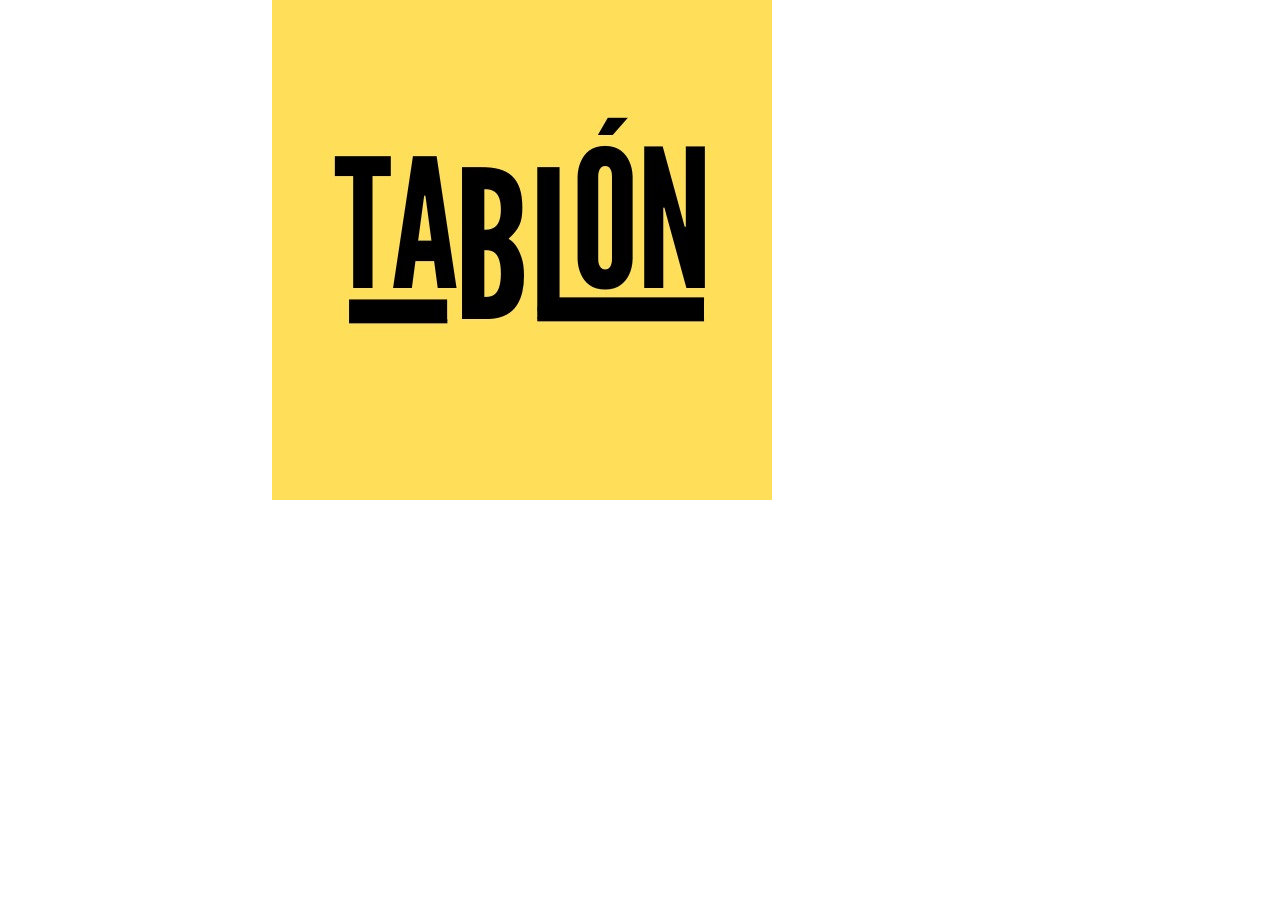
==== index.html @ a5d5df7b "masModificaciones" ====
<!DOCTYPE html>
<head>
    <meta charset="UTF-8">
    <meta http-equiv='X-UA-Compatible' content='IE=edge'>
    <title>El tablón</title>
    <meta name='viewport' content='width=device-width, initial-scale=1'>
    <link rel='stylesheet' type='text/css' media='screen' href='styles"".css'>
    <link ref="stylesheet" href=".../css/bootstrap.min.css">    
    <link href="https://cdn.jsdelivr.net/npm/bootstrap@5.3.3/dist/css/bootstrap.min.css" rel="stylesheet" 
    integrity="sha384-QWTKZyjpPEjISv5WaRU9OFeRpok6YctnYmDr5pNlyT2bRjXh0JMhjY6hW+ALEwIH" crossorigin="anonymous">

    <script src="https://cdn.jsdelivr.net/npm/bootstrap@5.3.3/dist/js/bootstrap.bundle.min.js"
    integrity="sha384-YvpcrYf0tY3lHB60NNkmXc5s9fDVZLESaAA55NDzOxhy9GkcIdslK1eN7N6jIeHz" crossorigin="anonymous"></script>
    <script src='prueba.js'></script>
    <script src="https://cdn.jsdelivr.net/npm/@popperjs/core@2.11.8/dist/umd/popper.min.js" 
    integrity="sha384-I7E8VVD/ismYTF4hNIPjVp/Zjvgyol6VFvRkX/vR+Vc4jQkC+hVqc2pM8ODewa9r" crossorigin="anonymous"></script>
    <script src="https://cdn.jsdelivr.net/npm/bootstrap@5.3.3/dist/js/bootstrap.min.js" 
    integrity="sha384-0pUGZvbkm6XF6gxjEnlmuGrJXVbNuzT9qBBavbLwCsOGabYfZo0T0to5eqruptLy" crossorigin="anonymous"></script>
    <script src=".../js/bootstrap.min.js"></script>
    <link rel="icon" type="image/jpeg" href="img/LogoArriba.jpeg">
</head>

<body>



<div class="container">
    <div class="row">
        <div class="col-md-2"></div>
        <div class="col-md-8">
            <img src="img/logo.jpeg" class="img-responsive">
        </div>
        <div class="col-md-2"></div>
    </div>
    <div class="row">
        <nav></nav>
    </div>
    <div class="row">

    </div>
    <div class="row">
        <div class="col-md-3">
            <img src="" alt="">
        </div>
        <div class="col-md-6">

        </div>
        <div class="col-md-3">
            <img src="" alt="">
        </div>       
    </div>
    <div class="row">
        <div class="col-md-4">
            <img src="" alt="">
        </div>
        <div class="col-md-8">

        </div>       
    </div>
    <div class="row">
        <div class="col-md-4">
            <img src="" alt="">
        </div>
        <div class="col-md-4">
            <img src="" alt="">
        </div>
        <div class="col-md-4">
            <img src="" alt="">
        </div>
    </div>
    <div class="row">
        <div class="col-md-3">

        </div>
        <div class="col-md-3">

        </div>
        <div class="col-md-3">

        </div>
        <div class="col-md-3">

        </div>
    </div>
    <div class="row">

    </div>

</div>


<script src=".../js/bootstrap.min.js"></script>  
</body>
</html>
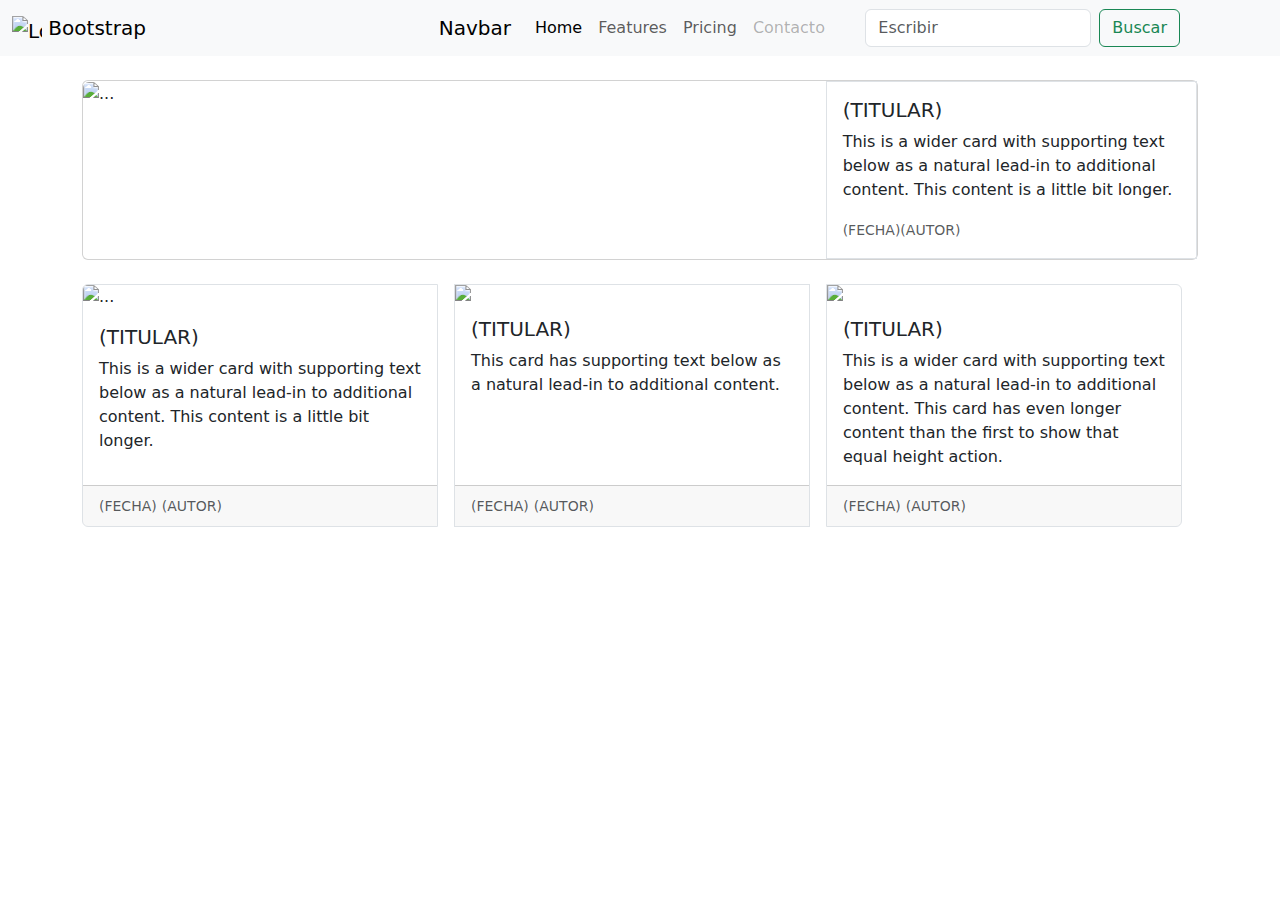
==== commit f2c0338a: "masModificacionesArchivos" ====
--- a/index.html
+++ b/index.html
@@ -21,71 +21,96 @@
 </head>
 
 <body>
+  <nav class="navbar navbar-expand-lg bg-body-tertiary mb-4">
+    <div class="container-fluid">
+        <a class="navbar-brand" href="#">
+          <img src="/docs/5.3/assets/brand/bootstrap-logo.svg" alt="Logo" width="30" height="24" class="d-inline-block align-text-top">
+          Bootstrap
+        </a>
+    </div>
+    <div class="container-fluid">
+      <a class="navbar-brand" href="#">Navbar</a>
+      <button class="navbar-toggler" type="button" data-bs-toggle="collapse" data-bs-target="#navbarNav" aria-controls="navbarNav" aria-expanded="false" aria-label="Toggle navigation">
+        <span class="navbar-toggler-icon"></span>
+      </button>
+      <div class="collapse navbar-collapse" id="navbarNav">
+        <ul class="navbar-nav">
+          <li class="nav-item">
+            <a class="nav-link active" aria-current="page" href="#">Home</a>
+          </li>
+          <li class="nav-item">
+            <a class="nav-link" href="#">Features</a>
+          </li>
+          <li class="nav-item">
+            <a class="nav-link" href="#">Pricing</a>
+          </li>
+          <li class="nav-item">
+            <a class="nav-link disabled" aria-disabled="true">Contacto</a>
+          </li>
+        </ul>
+      </div>
+    </div>
+    <div class="container-fluid">
+        <form class="d-flex" role="search">
+          <input class="form-control me-2" type="search" placeholder="Escribir" aria-label="Search">
+          <button class="btn btn-outline-success" type="submit">Buscar</button>
+        </form>
+      </div>
+  </nav>
 
+<div class="container mb-4" id="noticia-titular">
+  <div class="card mb-12">
+    <div class="row g-0">
+      <div class="col-md-8">
+        <img src="..." class="img-fluid rounded-start" alt="...">
+      </div>
+      <div class="col-md-4 border">
+        <div class="card-body">
+          <h5 class="card-title">(TITULAR)</h5>
+          <p class="card-text">This is a wider card with supporting text below as a natural lead-in to additional content. This content is a little bit longer.</p>
+          <p class="card-text"><small class="text-muted">(FECHA)(AUTOR)</small></p>
+        </div>
+      </div>
+    </div>
+  </div>
+</div>
 
-
-<div class="container">
-    <div class="row">
-        <div class="col-md-2"></div>
-        <div class="col-md-8">
-            <img src="img/logo.jpeg" class="img-responsive">
+<div class="container" id="noticias-secundarias">
+    <div class="card-group">
+        <div class="card col-sm-12 col-md-4 me-3 border">
+          <img src="..." class="card-img-top" alt="...">
+          <div class="card-body">
+            <h5 class="card-title">(TITULAR)</h5>
+            <p class="card-text">This is a wider card with supporting text below as a natural lead-in to additional content. This content is a little bit longer.</p>
+          </div>
+          <div class="card-footer">
+            <small class="text-muted">(FECHA)</small>
+            <small class="text-muted text-end">(AUTOR)</small>
+          </div>
         </div>
-        <div class="col-md-2"></div>
-    </div>
-    <div class="row">
-        <nav></nav>
-    </div>
-    <div class="row">
-
-    </div>
-    <div class="row">
-        <div class="col-md-3">
-            <img src="" alt="">
+        <div class="card col-sm-12 col-md-4 me-3 border">
+          <img src="..." class="card-img-top">
+          <div class="card-body">
+            <h5 class="card-title">(TITULAR)</h5>
+            <p class="card-text">This card has supporting text below as a natural lead-in to additional content.</p>
+          </div>
+          <div class="card-footer">
+            <small class="text-muted">(FECHA)</small>
+            <small class="text-muted text-end">(AUTOR)</small>
+          </div>
         </div>
-        <div class="col-md-6">
-
+        <div class="card col-sm-12 col-md-4 me-3 border">
+          <img src="..." class="card-img-top">
+          <div class="card-body">
+            <h5 class="card-title">(TITULAR)</h5>
+            <p class="card-text">This is a wider card with supporting text below as a natural lead-in to additional content. This card has even longer content than the first to show that equal height action.</p>
+          </div>
+          <div class="card-footer">
+            <small class="text-muted">(FECHA)</small>
+            <small class="text-muted text-end">(AUTOR)</small>
+          </div>
         </div>
-        <div class="col-md-3">
-            <img src="" alt="">
-        </div>       
-    </div>
-    <div class="row">
-        <div class="col-md-4">
-            <img src="" alt="">
-        </div>
-        <div class="col-md-8">
-
-        </div>       
-    </div>
-    <div class="row">
-        <div class="col-md-4">
-            <img src="" alt="">
-        </div>
-        <div class="col-md-4">
-            <img src="" alt="">
-        </div>
-        <div class="col-md-4">
-            <img src="" alt="">
-        </div>
-    </div>
-    <div class="row">
-        <div class="col-md-3">
-
-        </div>
-        <div class="col-md-3">
-
-        </div>
-        <div class="col-md-3">
-
-        </div>
-        <div class="col-md-3">
-
-        </div>
-    </div>
-    <div class="row">
-
-    </div>
-
+      </div>
 </div>
 
 
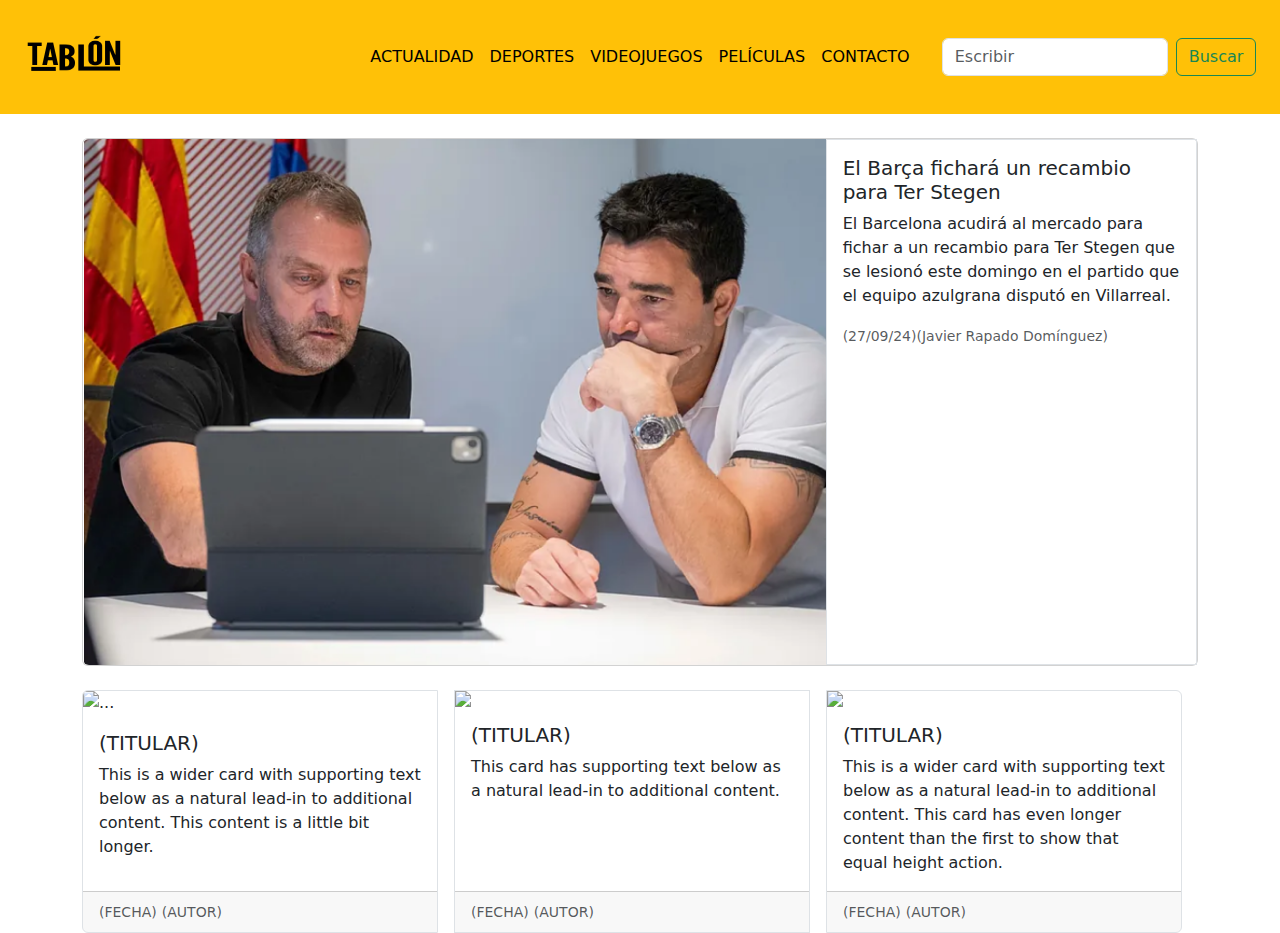
==== commit 5774d5f5: "masModificaciones27-09" ====
--- a/index.html
+++ b/index.html
@@ -2,9 +2,10 @@
 <head>
     <meta charset="UTF-8">
     <meta http-equiv='X-UA-Compatible' content='IE=edge'>
-    <title>El tablón</title>
+    <title>El Tablón</title>
+    <link rel="icon" type="img/png" href="img/icono.png">
     <meta name='viewport' content='width=device-width, initial-scale=1'>
-    <link rel='stylesheet' type='text/css' media='screen' href='styles"".css'>
+    <link rel='stylesheet' type='text/css' media='screen' href='styles.css'>
     <link ref="stylesheet" href=".../css/bootstrap.min.css">    
     <link href="https://cdn.jsdelivr.net/npm/bootstrap@5.3.3/dist/css/bootstrap.min.css" rel="stylesheet" 
     integrity="sha384-QWTKZyjpPEjISv5WaRU9OFeRpok6YctnYmDr5pNlyT2bRjXh0JMhjY6hW+ALEwIH" crossorigin="anonymous">
@@ -16,36 +17,35 @@
     integrity="sha384-I7E8VVD/ismYTF4hNIPjVp/Zjvgyol6VFvRkX/vR+Vc4jQkC+hVqc2pM8ODewa9r" crossorigin="anonymous"></script>
     <script src="https://cdn.jsdelivr.net/npm/bootstrap@5.3.3/dist/js/bootstrap.min.js" 
     integrity="sha384-0pUGZvbkm6XF6gxjEnlmuGrJXVbNuzT9qBBavbLwCsOGabYfZo0T0to5eqruptLy" crossorigin="anonymous"></script>
-    <script src=".../js/bootstrap.min.js"></script>
-    <link rel="icon" type="image/jpeg" href="img/LogoArriba.jpeg">
+    <script src=".../js/bootstrap.min.js"></script>    
 </head>
 
 <body>
-  <nav class="navbar navbar-expand-lg bg-body-tertiary mb-4">
+  <nav class="navbar navbar-expand-lg mb-4 bg-warning">  <!--#FFDE59-->
     <div class="container-fluid">
-        <a class="navbar-brand" href="#">
-          <img src="/docs/5.3/assets/brand/bootstrap-logo.svg" alt="Logo" width="30" height="24" class="d-inline-block align-text-top">
-          Bootstrap
+        <a class="navbar-brand" href="index.html">
+          <!-- <img src="img/LogoSuperior.png" alt="Logo" width="100" height="80" class="d-inline-block align-text-top"> -->
+          <img src="img/logo.png" alt="Logo" width="125" height="85" class="d-inline-block align-text-top">
+         
         </a>
     </div>
     <div class="container-fluid">
-      <a class="navbar-brand" href="#">Navbar</a>
-      <button class="navbar-toggler" type="button" data-bs-toggle="collapse" data-bs-target="#navbarNav" aria-controls="navbarNav" aria-expanded="false" aria-label="Toggle navigation">
-        <span class="navbar-toggler-icon"></span>
-      </button>
       <div class="collapse navbar-collapse" id="navbarNav">
         <ul class="navbar-nav">
           <li class="nav-item">
-            <a class="nav-link active" aria-current="page" href="#">Home</a>
+            <a class="nav-link active" aria-disabled="true">ACTUALIDAD</a>
           </li>
           <li class="nav-item">
-            <a class="nav-link" href="#">Features</a>
+            <a class="nav-link active" href="#">DEPORTES</a>
           </li>
           <li class="nav-item">
-            <a class="nav-link" href="#">Pricing</a>
+            <a class="nav-link active" href="#">VIDEOJUEGOS</a>
           </li>
           <li class="nav-item">
-            <a class="nav-link disabled" aria-disabled="true">Contacto</a>
+            <a class="nav-link active" aria-disabled="true">PELÍCULAS</a>
+          </li>
+          <li class="nav-item" ></li>
+            <a class="nav-link active" aria-current="page" href="contacto/contacto.html">CONTACTO</a>
           </li>
         </ul>
       </div>
@@ -62,13 +62,13 @@
   <div class="card mb-12">
     <div class="row g-0">
       <div class="col-md-8">
-        <img src="..." class="img-fluid rounded-start" alt="...">
+        <img src="img/titularHansi.png" class="img-fluid rounded-start" alt="Titular">
       </div>
       <div class="col-md-4 border">
         <div class="card-body">
-          <h5 class="card-title">(TITULAR)</h5>
-          <p class="card-text">This is a wider card with supporting text below as a natural lead-in to additional content. This content is a little bit longer.</p>
-          <p class="card-text"><small class="text-muted">(FECHA)(AUTOR)</small></p>
+          <h5 class="card-title">El Barça fichará un recambio para Ter Stegen</h5>
+          <p class="card-text">El Barcelona acudirá al mercado para fichar a un recambio para Ter Stegen que se lesionó este domingo en el partido que el equipo azulgrana disputó en Villarreal. </p>
+          <p class="card-text"><small class="text-muted">(27/09/24)(Javier Rapado Domínguez)</small></p>
         </div>
       </div>
     </div>
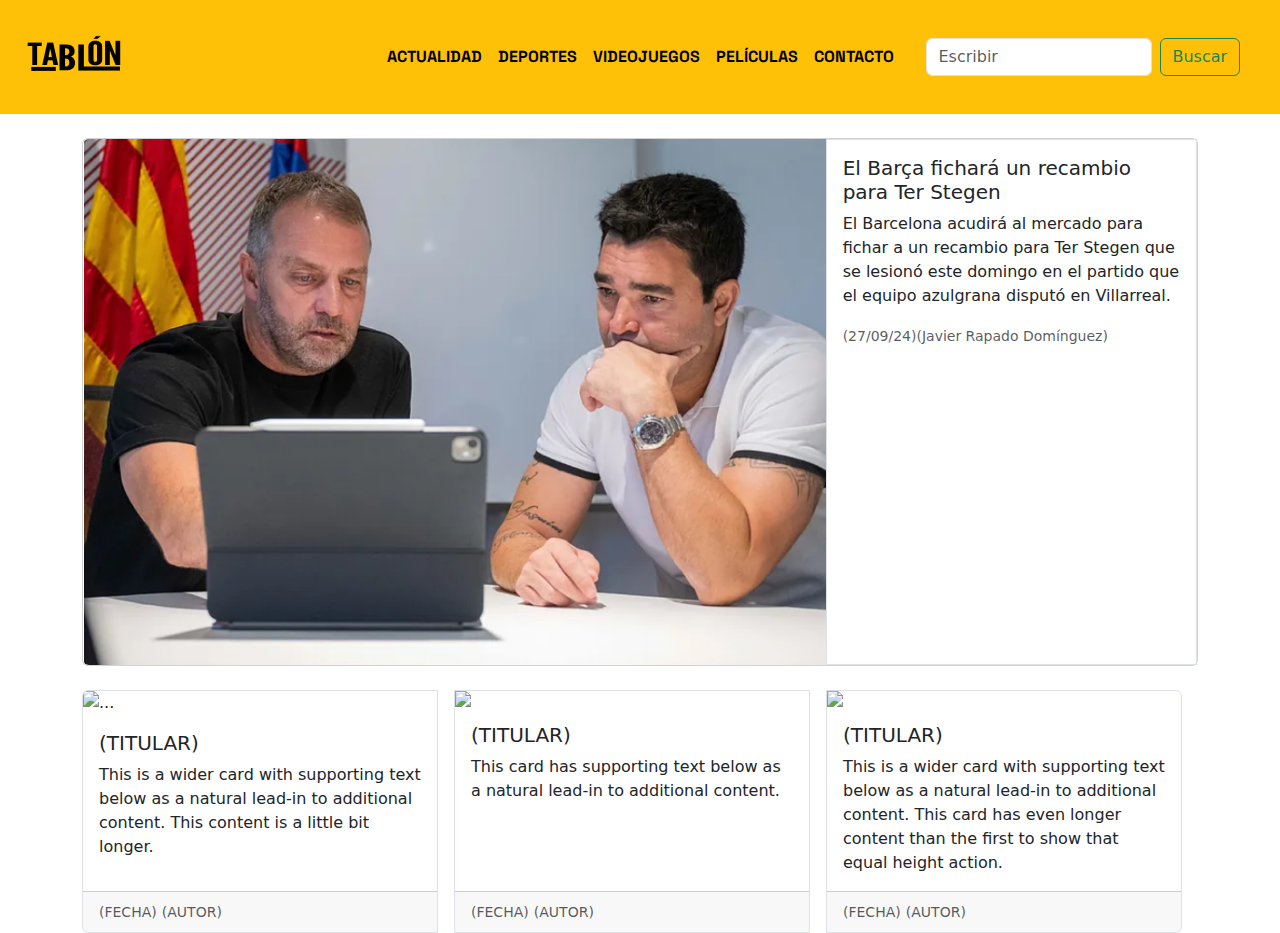
==== commit b1a59471: "nuevosCambios30-09-24" ====
--- a/index.html
+++ b/index.html
@@ -5,10 +5,16 @@
     <title>El Tablón</title>
     <link rel="icon" type="img/png" href="img/icono.png">
     <meta name='viewport' content='width=device-width, initial-scale=1'>
-    <link rel='stylesheet' type='text/css' media='screen' href='styles.css'>
+    <link rel='stylesheet' type='text/css' media='screen' href='css/styles.css'>
     <link ref="stylesheet" href=".../css/bootstrap.min.css">    
     <link href="https://cdn.jsdelivr.net/npm/bootstrap@5.3.3/dist/css/bootstrap.min.css" rel="stylesheet" 
     integrity="sha384-QWTKZyjpPEjISv5WaRU9OFeRpok6YctnYmDr5pNlyT2bRjXh0JMhjY6hW+ALEwIH" crossorigin="anonymous">
+
+    <!--Inicio fuentes de texto-->
+    <link rel="preconnect" href="https://fonts.googleapis.com">
+    <link rel="preconnect" href="https://fonts.gstatic.com" crossorigin>
+    <link href="https://fonts.googleapis.com/css2?family=Space+Grotesk:wght@300..700&display=swap" rel="stylesheet">
+    <!--Final fuentes de texto-->
 
     <script src="https://cdn.jsdelivr.net/npm/bootstrap@5.3.3/dist/js/bootstrap.bundle.min.js"
     integrity="sha384-YvpcrYf0tY3lHB60NNkmXc5s9fDVZLESaAA55NDzOxhy9GkcIdslK1eN7N6jIeHz" crossorigin="anonymous"></script>
@@ -17,7 +23,7 @@
     integrity="sha384-I7E8VVD/ismYTF4hNIPjVp/Zjvgyol6VFvRkX/vR+Vc4jQkC+hVqc2pM8ODewa9r" crossorigin="anonymous"></script>
     <script src="https://cdn.jsdelivr.net/npm/bootstrap@5.3.3/dist/js/bootstrap.min.js" 
     integrity="sha384-0pUGZvbkm6XF6gxjEnlmuGrJXVbNuzT9qBBavbLwCsOGabYfZo0T0to5eqruptLy" crossorigin="anonymous"></script>
-    <script src=".../js/bootstrap.min.js"></script>    
+    <script src=".../js/bootstrap.min.js"></script>   
 </head>
 
 <body>
@@ -30,13 +36,13 @@
         </a>
     </div>
     <div class="container-fluid">
-      <div class="collapse navbar-collapse" id="navbarNav">
+      <div class="collapse navbar-collapse" id="navbarNav">    
         <ul class="navbar-nav">
           <li class="nav-item">
             <a class="nav-link active" aria-disabled="true">ACTUALIDAD</a>
           </li>
           <li class="nav-item">
-            <a class="nav-link active" href="#">DEPORTES</a>
+            <a class="nav-link active" href="crud/agregarNoticia.html">DEPORTES</a>
           </li>
           <li class="nav-item">
             <a class="nav-link active" href="#">VIDEOJUEGOS</a>
@@ -44,7 +50,7 @@
           <li class="nav-item">
             <a class="nav-link active" aria-disabled="true">PELÍCULAS</a>
           </li>
-          <li class="nav-item" ></li>
+          <li class="nav-item" >
             <a class="nav-link active" aria-current="page" href="contacto/contacto.html">CONTACTO</a>
           </li>
         </ul>
@@ -112,8 +118,6 @@
         </div>
       </div>
 </div>
-
-
-<script src=".../js/bootstrap.min.js"></script>  
+ 
 </body>
 </html>--- a/css/styles.css
+++ b/css/styles.css
@@ -0,0 +1,23 @@
+.img-responsive{
+    width: 50%;
+    margin: 0 auto;
+}
+
+.footer-Autor{
+    display: flex;
+    justify-content: end;
+    color: #6c757d;
+    opacity: 0.65;
+}
+.nav-item:hover {  
+    font-size: small;
+    transition: cubic-bezier(0.19, 1, 0.22, 1);
+    text-decoration: underline;
+
+}
+.nav-item{
+    font-weight: bold;
+    font-family: "Space Grotesk", sans-serif;
+
+
+}
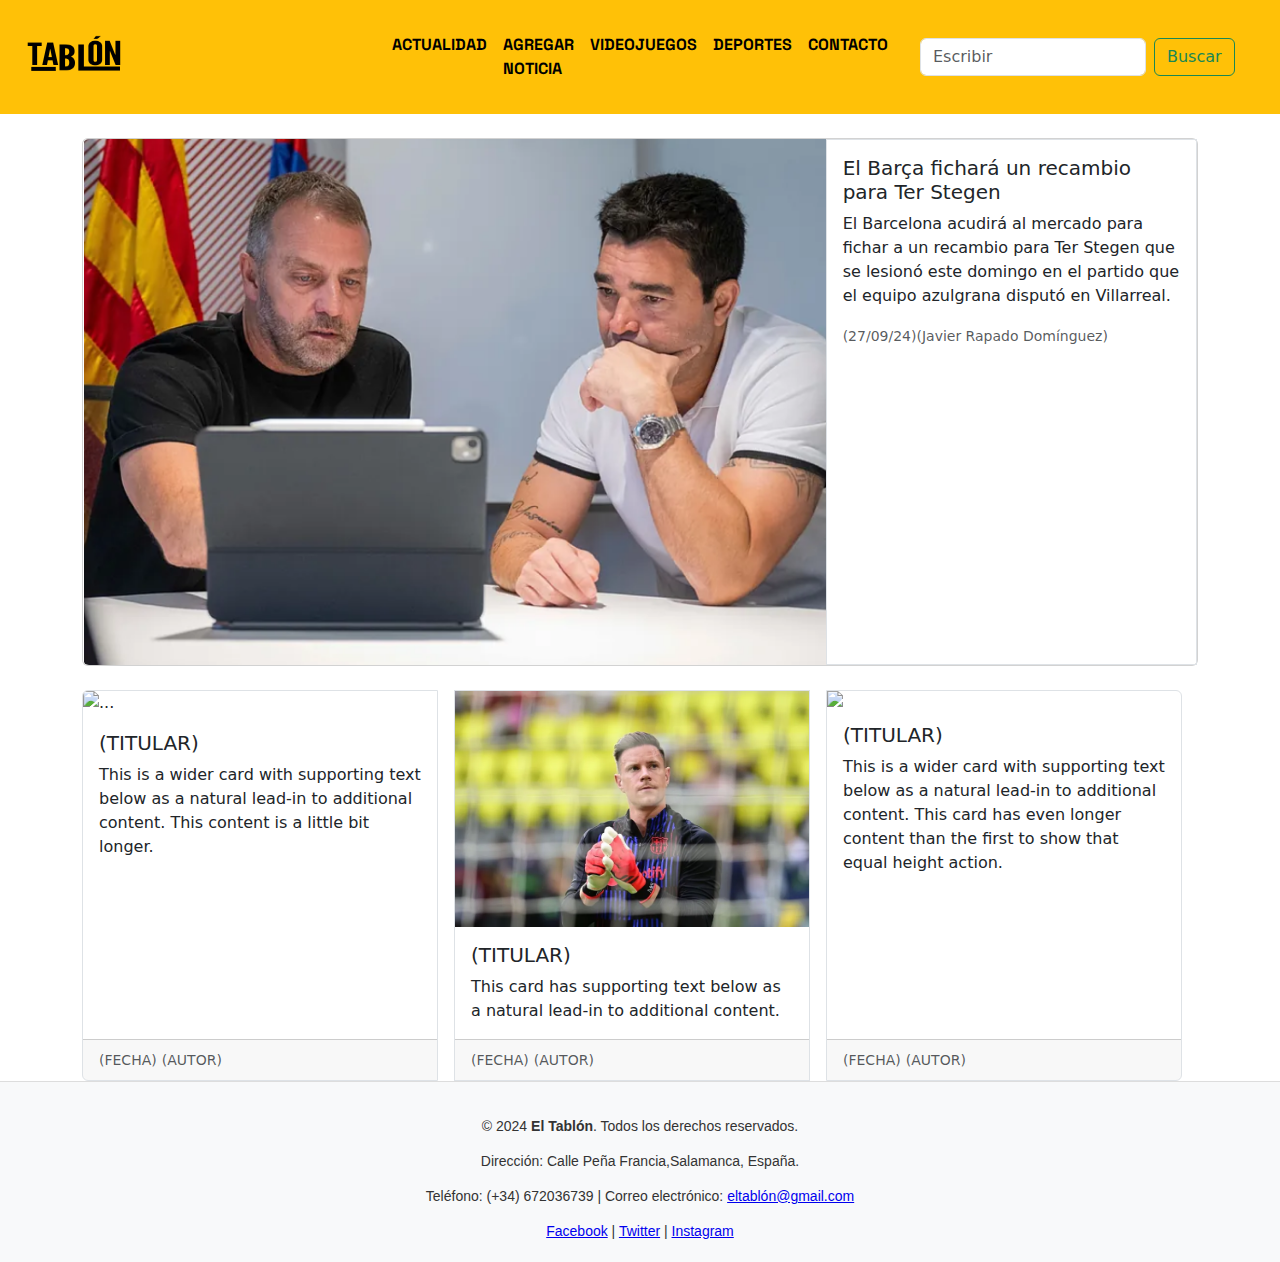
==== commit 37edd8be: "subidaImagenes-cambios02/10" ====
--- a/index.html
+++ b/index.html
@@ -18,7 +18,7 @@
 
     <script src="https://cdn.jsdelivr.net/npm/bootstrap@5.3.3/dist/js/bootstrap.bundle.min.js"
     integrity="sha384-YvpcrYf0tY3lHB60NNkmXc5s9fDVZLESaAA55NDzOxhy9GkcIdslK1eN7N6jIeHz" crossorigin="anonymous"></script>
-    <script src='prueba.js'></script>
+    <script src='js/main.js'></script>
     <script src="https://cdn.jsdelivr.net/npm/@popperjs/core@2.11.8/dist/umd/popper.min.js" 
     integrity="sha384-I7E8VVD/ismYTF4hNIPjVp/Zjvgyol6VFvRkX/vR+Vc4jQkC+hVqc2pM8ODewa9r" crossorigin="anonymous"></script>
     <script src="https://cdn.jsdelivr.net/npm/bootstrap@5.3.3/dist/js/bootstrap.min.js" 
@@ -39,16 +39,16 @@
       <div class="collapse navbar-collapse" id="navbarNav">    
         <ul class="navbar-nav">
           <li class="nav-item">
-            <a class="nav-link active" aria-disabled="true">ACTUALIDAD</a>
+            <a class="nav-link active" href="crud/mostrarNoticias.html">ACTUALIDAD</a>
           </li>
           <li class="nav-item">
-            <a class="nav-link active" href="crud/agregarNoticia.html">DEPORTES</a>
+            <a class="nav-link active" href="crud/agregarNoticia.html">AGREGAR NOTICIA</a>
           </li>
           <li class="nav-item">
             <a class="nav-link active" href="#">VIDEOJUEGOS</a>
           </li>
           <li class="nav-item">
-            <a class="nav-link active" aria-disabled="true">PELÍCULAS</a>
+            <a class="nav-link active" aria-disabled="true">DEPORTES</a>
           </li>
           <li class="nav-item" >
             <a class="nav-link active" aria-current="page" href="contacto/contacto.html">CONTACTO</a>
@@ -72,7 +72,8 @@
       </div>
       <div class="col-md-4 border">
         <div class="card-body">
-          <h5 class="card-title">El Barça fichará un recambio para Ter Stegen</h5>
+          <h5 class="card-title">El Barça fichará un recambio para Ter Stegen
+          </h5>
           <p class="card-text">El Barcelona acudirá al mercado para fichar a un recambio para Ter Stegen que se lesionó este domingo en el partido que el equipo azulgrana disputó en Villarreal. </p>
           <p class="card-text"><small class="text-muted">(27/09/24)(Javier Rapado Domínguez)</small></p>
         </div>
@@ -95,7 +96,7 @@
           </div>
         </div>
         <div class="card col-sm-12 col-md-4 me-3 border">
-          <img src="..." class="card-img-top">
+            <img src="img/terStegen.webp" class="card-img-top">
           <div class="card-body">
             <h5 class="card-title">(TITULAR)</h5>
             <p class="card-text">This card has supporting text below as a natural lead-in to additional content.</p>
@@ -118,6 +119,6 @@
         </div>
       </div>
 </div>
- 
+  <mi-footer></mi-footer>
 </body>
 </html>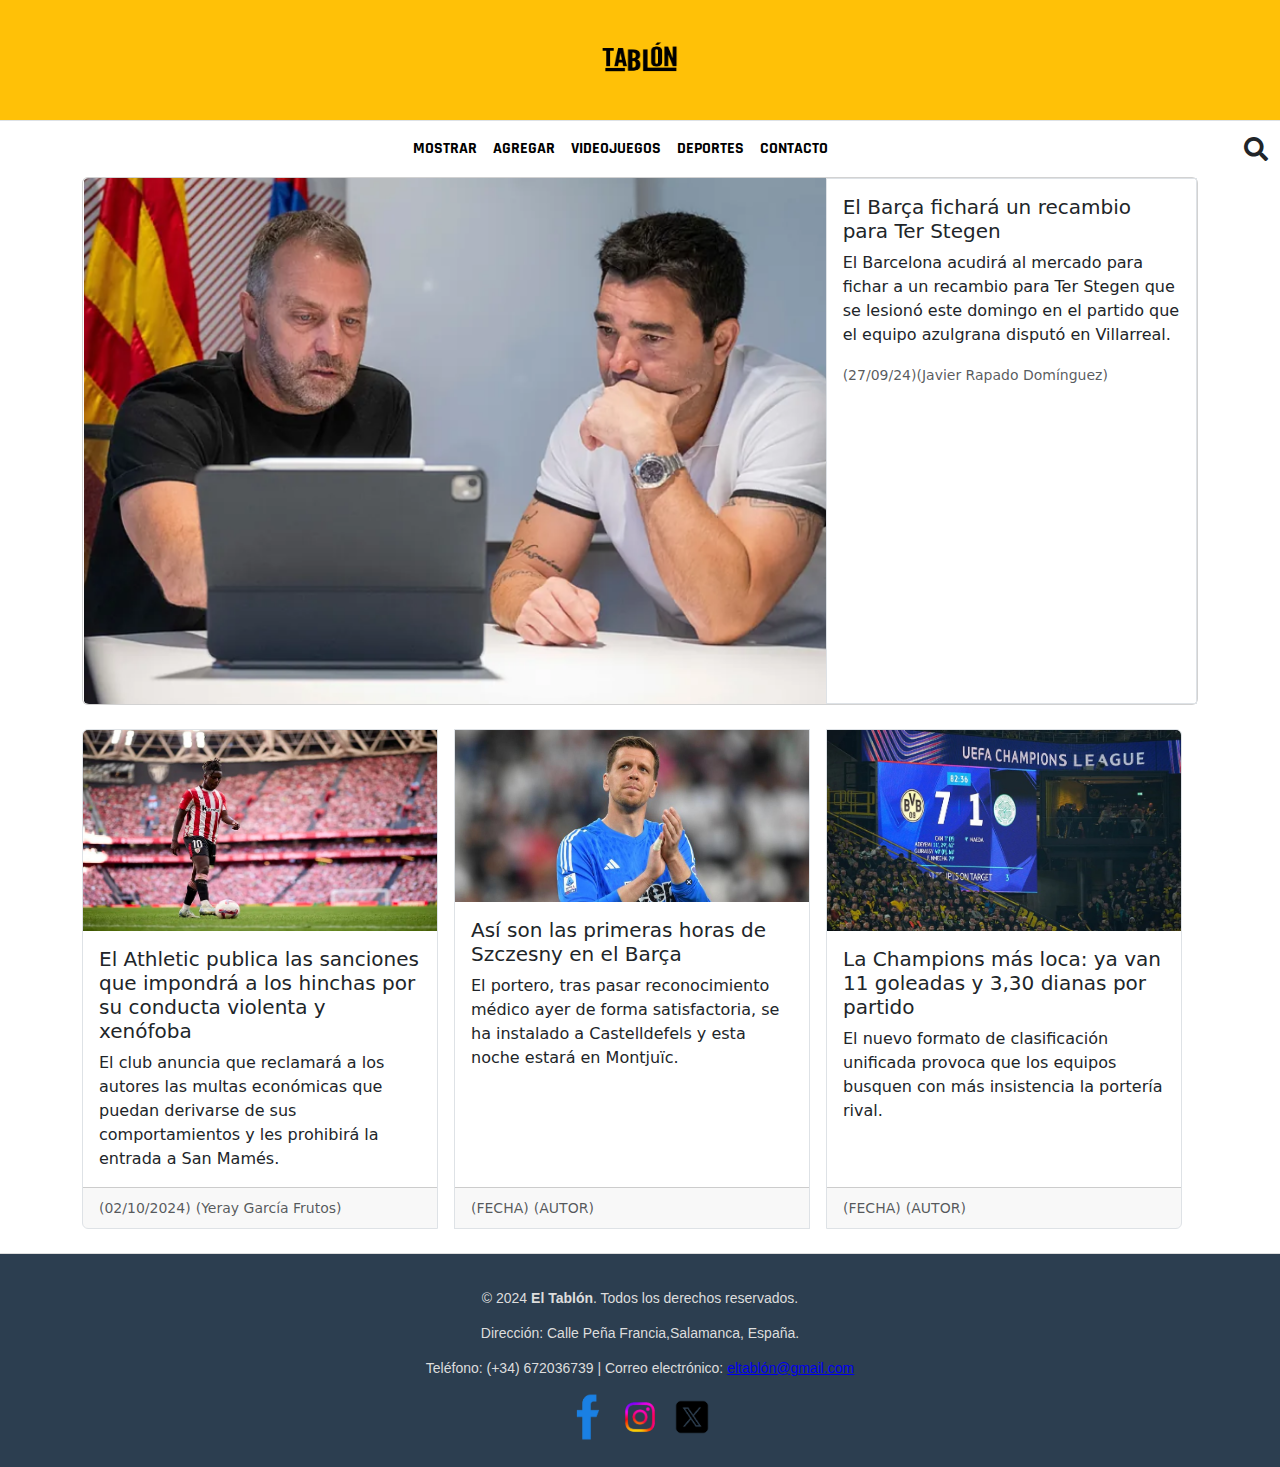
==== commit 6bf4ef55: "cambiosYArreglos-04-10-24" ====
--- a/index.html
+++ b/index.html
@@ -1,124 +1,176 @@
 <!DOCTYPE html>
+
 <head>
-    <meta charset="UTF-8">
-    <meta http-equiv='X-UA-Compatible' content='IE=edge'>
-    <title>El Tablón</title>
-    <link rel="icon" type="img/png" href="img/icono.png">
-    <meta name='viewport' content='width=device-width, initial-scale=1'>
-    <link rel='stylesheet' type='text/css' media='screen' href='css/styles.css'>
-    <link ref="stylesheet" href=".../css/bootstrap.min.css">    
-    <link href="https://cdn.jsdelivr.net/npm/bootstrap@5.3.3/dist/css/bootstrap.min.css" rel="stylesheet" 
+  <meta charset="UTF-8">
+  <meta http-equiv='X-UA-Compatible' content='IE=edge'>
+  <title>El Tablón</title>
+  <link rel="icon" type="img/png" href="img/icono.png">
+  <meta name='viewport' content='width=device-width, initial-scale=1'>
+
+
+  <link href="https://cdn.jsdelivr.net/npm/bootstrap@5.3.3/dist/css/bootstrap.min.css" rel="stylesheet"
     integrity="sha384-QWTKZyjpPEjISv5WaRU9OFeRpok6YctnYmDr5pNlyT2bRjXh0JMhjY6hW+ALEwIH" crossorigin="anonymous">
 
-    <!--Inicio fuentes de texto-->
-    <link rel="preconnect" href="https://fonts.googleapis.com">
-    <link rel="preconnect" href="https://fonts.gstatic.com" crossorigin>
-    <link href="https://fonts.googleapis.com/css2?family=Space+Grotesk:wght@300..700&display=swap" rel="stylesheet">
-    <!--Final fuentes de texto-->
+  <link rel='stylesheet' type='text/css' media='screen' href='css/styles.css'>
+  <!--Inicio fuentes de texto-->
+  <link rel="preconnect" href="https://fonts.googleapis.com">
+  <link rel="preconnect" href="https://fonts.gstatic.com" crossorigin>
+  <link href="https://fonts.googleapis.com/css2?family=Space+Grotesk:wght@300..700&display=swap" rel="stylesheet">
+  <!--Final fuentes de texto-->
 
-    <script src="https://cdn.jsdelivr.net/npm/bootstrap@5.3.3/dist/js/bootstrap.bundle.min.js"
-    integrity="sha384-YvpcrYf0tY3lHB60NNkmXc5s9fDVZLESaAA55NDzOxhy9GkcIdslK1eN7N6jIeHz" crossorigin="anonymous"></script>
-    <script src='js/main.js'></script>
-    <script src="https://cdn.jsdelivr.net/npm/@popperjs/core@2.11.8/dist/umd/popper.min.js" 
-    integrity="sha384-I7E8VVD/ismYTF4hNIPjVp/Zjvgyol6VFvRkX/vR+Vc4jQkC+hVqc2pM8ODewa9r" crossorigin="anonymous"></script>
-    <script src="https://cdn.jsdelivr.net/npm/bootstrap@5.3.3/dist/js/bootstrap.min.js" 
-    integrity="sha384-0pUGZvbkm6XF6gxjEnlmuGrJXVbNuzT9qBBavbLwCsOGabYfZo0T0to5eqruptLy" crossorigin="anonymous"></script>
-    <script src=".../js/bootstrap.min.js"></script>   
+
+  <!-- Font Awesome Icons -->
+  <link rel="stylesheet" href="https://cdnjs.cloudflare.com/ajax/libs/font-awesome/5.15.3/css/all.min.css">
+  <!-- Google Fonts -->
+  <link href="https://fonts.googleapis.com/css2?family=Roboto:wght@700&display=swap" rel="stylesheet">
+  <link rel="preconnect" href="https://fonts.googleapis.com">
+  <link rel="preconnect" href="https://fonts.gstatic.com" crossorigin>
+  <link href="https://fonts.googleapis.com/css2?family=Rajdhani:wght@300;400;500;600;700&display=swap" rel="stylesheet">
+
+
+
+  <script src="https://cdn.jsdelivr.net/npm/bootstrap@5.3.3/dist/js/bootstrap.bundle.min.js"
+    integrity="sha384-YvpcrYf0tY3lHB60NNkmXc5s9fDVZLESaAA55NDzOxhy9GkcIdslK1eN7N6jIeHz"
+    crossorigin="anonymous"></script>
+
+  <script src="https://cdn.jsdelivr.net/npm/@popperjs/core@2.11.8/dist/umd/popper.min.js"
+    integrity="sha384-I7E8VVD/ismYTF4hNIPjVp/Zjvgyol6VFvRkX/vR+Vc4jQkC+hVqc2pM8ODewa9r"
+    crossorigin="anonymous"></script>
+
+  <script src=".../js/bootstrap.min.js"></script>
+  <script src='js/main.js'></script>
+
+  <!-- <script src="https://cdn.jsdelivr.net/npm/bootstrap@5.3.3/dist/js/bootstrap.min.js" 
+    integrity="sha384-0pUGZvbkm6XF6gxjEnlmuGrJXVbNuzT9qBBavbLwCsOGabYfZo0T0to5eqruptLy" crossorigin="anonymous"></script> 
+    <link rel="stylesheet" href=".../css/bootstrap.min.css">
+    -->
+
 </head>
 
 <body>
-  <nav class="navbar navbar-expand-lg mb-4 bg-warning">  <!--#FFDE59-->
-    <div class="container-fluid">
-        <a class="navbar-brand" href="index.html">
-          <!-- <img src="img/LogoSuperior.png" alt="Logo" width="100" height="80" class="d-inline-block align-text-top"> -->
-          <img src="img/logo.png" alt="Logo" width="125" height="85" class="d-inline-block align-text-top">
-         
+
+  <!-- NAVBAR-->
+
+  <div class="containerMenu">
+    <!-- Header -->
+    <header class="bg-warning">
+      <div class="container text-center py-4">
+        <a class="navbar-brand mx-auto" href="index.html">
+          <img src="img/logo.png" alt="Logo" width="100" height="70" class="logo-img d-inline-block align-text-top">
         </a>
-    </div>
-    <div class="container-fluid">
-      <div class="collapse navbar-collapse" id="navbarNav">    
-        <ul class="navbar-nav">
-          <li class="nav-item">
-            <a class="nav-link active" href="crud/mostrarNoticias.html">ACTUALIDAD</a>
-          </li>
-          <li class="nav-item">
-            <a class="nav-link active" href="crud/agregarNoticia.html">AGREGAR NOTICIA</a>
-          </li>
-          <li class="nav-item">
-            <a class="nav-link active" href="#">VIDEOJUEGOS</a>
-          </li>
-          <li class="nav-item">
-            <a class="nav-link active" aria-disabled="true">DEPORTES</a>
-          </li>
-          <li class="nav-item" >
-            <a class="nav-link active" aria-current="page" href="contacto/contacto.html">CONTACTO</a>
-          </li>
-        </ul>
       </div>
-    </div>
-    <div class="container-fluid">
-        <form class="d-flex" role="search">
-          <input class="form-control me-2" type="search" placeholder="Escribir" aria-label="Search">
-          <button class="btn btn-outline-success" type="submit">Buscar</button>
-        </form>
+    </header>
+
+    <!-- Navigation Menu -->
+    <nav class="navbar navbar-expand-lg navbar-light bg-white border-top border-gray-300">
+      <div class="container-fluid">
+        <!-- Toggle button for small screens -->
+        <button class="navbar-toggler shadow-none" type="button" data-bs-toggle="collapse" data-bs-target="#navbarNav"
+          aria-controls="navbarNav" aria-expanded="false" aria-label="Toggle navigation">
+          <span class="navbar-toggler-icon"></span>
+        </button>
+    
+        <!-- Collapsible content -->
+        <div class="collapse navbar-collapse" id="navbarNav">
+          <ul class="navbar-nav mx-auto">
+            <li class="nav-item">
+              <a class="nav-link custom-font fw-bold text-lg" href="crud/mostrarNoticias.html">MOSTRAR</a>
+            </li>
+            <li class="nav-item">
+              <a class="nav-link custom-font fw-bold text-lg" href="crud/agregarNoticia.html">AGREGAR</a>
+            </li>
+            <li class="nav-item">
+              <a class="nav-link custom-font fw-bold text-lg" href="#">VIDEOJUEGOS</a>
+            </li>
+            <li class="nav-item">
+              <a class="nav-link custom-font fw-bold text-lg" href="#">DEPORTES</a>
+            </li>
+            <li class="nav-item">
+              <a class="nav-link custom-font fw-bold text-lg" href="contacto/contacto.html">CONTACTO</a>
+            </li>
+          </ul>
+        </div>
+    
+        <!-- Search form and icon -->
+        <div class="d-flex align-items-center">
+          <!-- Input field, hidden initially -->
+          <form id="searchForm" class="d-none">
+            <input type="text" class="form-control" placeholder="Buscar..." id="searchInput">
+          </form>
+    
+          <!-- Search icon -->
+          <i class="fas fa-search fs-4 ms-3" id="searchIcon" style="cursor: pointer;"></i>
+        </div>
       </div>
-  </nav>
+    </nav>
+    
+    
+    
 
-<div class="container mb-4" id="noticia-titular">
-  <div class="card mb-12">
-    <div class="row g-0">
-      <div class="col-md-8">
-        <img src="img/titularHansi.png" class="img-fluid rounded-start" alt="Titular">
-      </div>
-      <div class="col-md-4 border">
-        <div class="card-body">
-          <h5 class="card-title">El Barça fichará un recambio para Ter Stegen
-          </h5>
-          <p class="card-text">El Barcelona acudirá al mercado para fichar a un recambio para Ter Stegen que se lesionó este domingo en el partido que el equipo azulgrana disputó en Villarreal. </p>
-          <p class="card-text"><small class="text-muted">(27/09/24)(Javier Rapado Domínguez)</small></p>
+  <!-- END OF NAVBAR-->
+
+
+  <div class="container mb-4" id="noticia-titular">
+    <div class="card mb-12">
+      <div class="row g-0">
+        <div class="col-md-8">
+          <img src="img/titularHansi.png" class="img-fluid rounded-start" alt="Titular">
+        </div>
+        <div class="col-md-4 border">
+          <div class="card-body">
+            <h5 class="card-title">El Barça fichará un recambio para Ter Stegen
+            </h5>
+            <p class="card-text">El Barcelona acudirá al mercado para fichar a un recambio para Ter Stegen que se
+              lesionó este domingo en el partido que el equipo azulgrana disputó en Villarreal. </p>
+            <p class="card-text"><small class="text-muted">(27/09/24)(Javier Rapado Domínguez)</small></p>
+          </div>
         </div>
       </div>
     </div>
   </div>
-</div>
 
-<div class="container" id="noticias-secundarias">
+  <div class="container my-4" id="noticias-secundarias">
     <div class="card-group">
-        <div class="card col-sm-12 col-md-4 me-3 border">
-          <img src="..." class="card-img-top" alt="...">
-          <div class="card-body">
-            <h5 class="card-title">(TITULAR)</h5>
-            <p class="card-text">This is a wider card with supporting text below as a natural lead-in to additional content. This content is a little bit longer.</p>
-          </div>
-          <div class="card-footer">
-            <small class="text-muted">(FECHA)</small>
-            <small class="text-muted text-end">(AUTOR)</small>
-          </div>
+      <div class="card col-sm-12 col-md-4 me-3 border imgNoticia">
+        <img src="img/nico.jpeg" class="card-img-top" alt="...">
+        <div class="card-body">
+          <h5 class="card-title">El Athletic publica las sanciones que impondrá a los hinchas por su conducta violenta y
+            xenófoba</h5>
+          <p class="card-text">El club anuncia que reclamará a los autores las multas económicas que puedan derivarse de
+            sus comportamientos y les prohibirá la entrada a San Mamés.</p>
         </div>
-        <div class="card col-sm-12 col-md-4 me-3 border">
-            <img src="img/terStegen.webp" class="card-img-top">
-          <div class="card-body">
-            <h5 class="card-title">(TITULAR)</h5>
-            <p class="card-text">This card has supporting text below as a natural lead-in to additional content.</p>
-          </div>
-          <div class="card-footer">
-            <small class="text-muted">(FECHA)</small>
-            <small class="text-muted text-end">(AUTOR)</small>
-          </div>
-        </div>
-        <div class="card col-sm-12 col-md-4 me-3 border">
-          <img src="..." class="card-img-top">
-          <div class="card-body">
-            <h5 class="card-title">(TITULAR)</h5>
-            <p class="card-text">This is a wider card with supporting text below as a natural lead-in to additional content. This card has even longer content than the first to show that equal height action.</p>
-          </div>
-          <div class="card-footer">
-            <small class="text-muted">(FECHA)</small>
-            <small class="text-muted text-end">(AUTOR)</small>
-          </div>
+        <div class="card-footer">
+          <small class="text-muted">(02/10/2024)</small>
+          <small class="text-muted text-end">(Yeray García Frutos)</small>
         </div>
       </div>
-</div>
+      <div class="card col-sm-12 col-md-4 me-3 border imgNoticia">
+        <img src="img/siesni.jpeg" class="card-img-top">
+        <div class="card-body">
+          <h5 class="card-title">Así son las primeras horas de Szczesny en el Barça</h5>
+          <p class="card-text">El portero, tras pasar reconocimiento médico ayer de forma satisfactoria, se ha instalado
+            a Castelldefels y esta noche estará en Montjuïc.</p>
+        </div>
+        <div class="card-footer">
+          <small class="text-muted">(FECHA)</small>
+          <small class="text-muted text-end">(AUTOR)</small>
+        </div>
+      </div>
+      <div class="card col-sm-12 col-md-4 me-3 border imgNoticia">
+        <img src="img/dortmund.jpeg" class="card-img-top">
+        <div class="card-body">
+          <h5 class="card-title">La Champions más loca: ya van 11 goleadas y 3,30 dianas por partido</h5>
+          <p class="card-text">El nuevo formato de clasificación unificada provoca que los equipos busquen con más
+            insistencia la portería rival.</p>
+        </div>
+        <div class="card-footer">
+          <small class="text-muted">(FECHA)</small>
+          <small class="text-muted text-end">(AUTOR)</small>
+        </div>
+      </div>
+    </div>
+  </div>
   <mi-footer></mi-footer>
 </body>
+
 </html>--- a/css/styles.css
+++ b/css/styles.css
@@ -9,15 +9,48 @@
     color: #6c757d;
     opacity: 0.65;
 }
-.nav-item:hover {  
-    font-size: small;
-    transition: cubic-bezier(0.19, 1, 0.22, 1);
-    text-decoration: underline;
+
+
+
+.navbar-nav .nav-link {
+    color: #000;
+    transition: color 0.3s ease;
+}
+
+.navbar-nav .nav-link:hover {
+    color: #f94ca4;
+}
+
+.containerMenu a {
+    font-family: "Rajdhani", sans-serif;
 
 }
-.nav-item{
-    font-weight: bold;
-    font-family: "Space Grotesk", sans-serif;
+
+.header {
+    display: flex;
+    justify-content: center;
+    align-items: center;
+}
+.imgNoticia img{
+    max-height: 201px;
+    max-width: 414px;
+}
 
 
-}
+#searchForm {
+    display: inline-block !important;  /* Asegura que sea visible */
+    width: 0 !important;
+    opacity: 0;
+    transition: width 0.3s ease, opacity 0.3s ease;
+    overflow: hidden;
+  }
+  
+  #searchForm.active {
+    width: 200px !important; /* Asegura que se vea el campo */
+    opacity: 1 !important;
+  }
+  
+  #searchInput {
+    width: 100% !important;
+  }
+  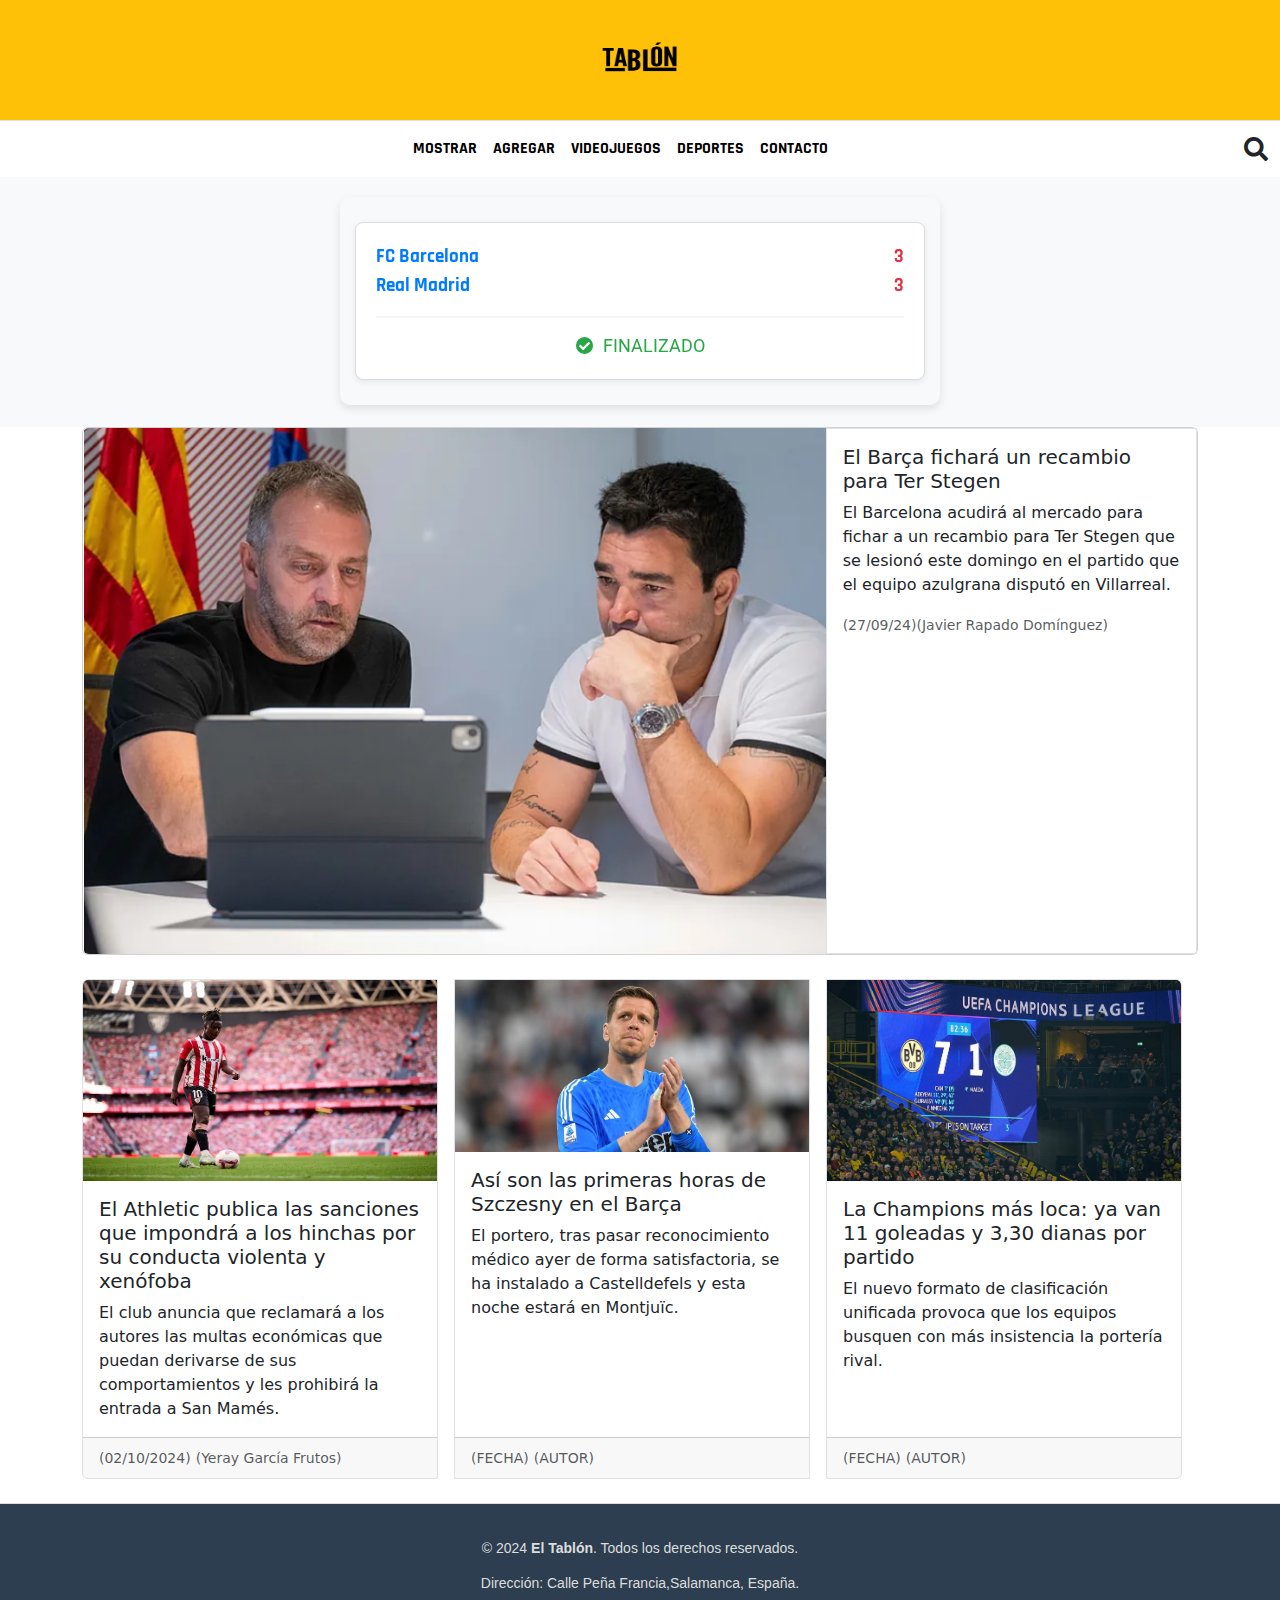
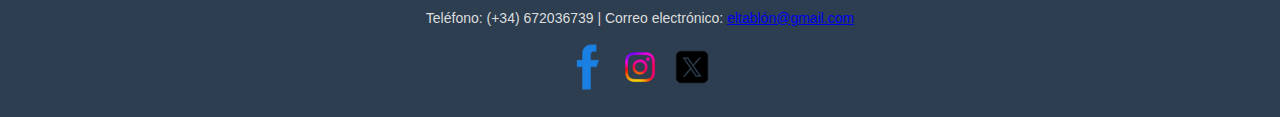
==== commit 5ca7a16a: "nuevosCambios-07-10-24" ====
--- a/index.html
+++ b/index.html
@@ -69,7 +69,7 @@
           aria-controls="navbarNav" aria-expanded="false" aria-label="Toggle navigation">
           <span class="navbar-toggler-icon"></span>
         </button>
-    
+
         <!-- Collapsible content -->
         <div class="collapse navbar-collapse" id="navbarNav">
           <ul class="navbar-nav mx-auto">
@@ -90,87 +90,179 @@
             </li>
           </ul>
         </div>
-    
+
         <!-- Search form and icon -->
         <div class="d-flex align-items-center">
           <!-- Input field, hidden initially -->
           <form id="searchForm" class="d-none">
             <input type="text" class="form-control" placeholder="Buscar..." id="searchInput">
           </form>
-    
+
           <!-- Search icon -->
           <i class="fas fa-search fs-4 ms-3" id="searchIcon" style="cursor: pointer;"></i>
         </div>
       </div>
     </nav>
-    
-    
-    
-
-  <!-- END OF NAVBAR-->
-
-
-  <div class="container mb-4" id="noticia-titular">
-    <div class="card mb-12">
-      <div class="row g-0">
-        <div class="col-md-8">
-          <img src="img/titularHansi.png" class="img-fluid rounded-start" alt="Titular">
-        </div>
-        <div class="col-md-4 border">
+
+
+
+
+    <!-- END OF NAVBAR-->
+
+    <!-- MARCADORES-->
+    <div id="carouselPartidos" class="carousel slide bg-light my-7" data-bs-ride="carousel" data-bs-interval="7000">
+      <div class="carousel-inner">
+        <!-- Primer resultado -->
+        <div class="carousel-item active">
+          <div class="scoreboard">
+            <div class="match">
+              <div class="teams">
+                <div>FC Barcelona</div>
+                <div>3</div>
+              </div>
+              <div class="teams">
+                <div>Real Madrid</div>
+                <div>3</div>
+              </div>
+              <hr>
+              <div class="status">
+                <i class="fas fa-check-circle"></i> FINALIZADO
+              </div>
+            </div>
+          </div>
+        </div>
+
+        <!-- Segundo resultado -->
+        <div class="carousel-item">
+          <div class="scoreboard">
+            <div class="match">
+              <div class="teams">
+                <div>Betis</div>
+                <div>0</div>
+              </div>
+              <div class="teams">
+                <div>Sevilla</div>
+                <div>1</div>
+              </div>
+              <hr>
+              <div class="status">
+                <i class="fas fa-check-circle"></i> FINALIZADO
+              </div>
+            </div>
+          </div>
+        </div>
+
+        <!-- Tercer resultado -->
+        <div class="carousel-item">
+          <div class="scoreboard">
+            <div class="match">
+              <div class="teams">
+                <div>Levante UD</div>
+                <div>3</div>
+              </div>
+              <div class="teams">
+                <div>Valencia</div>
+                <div>2</div>
+              </div>
+              <hr>
+              <div class="status">
+                <i class="fas fa-check-circle"></i> FINALIZADO
+              </div>
+            </div>
+          </div>
+        </div>
+
+        <!-- Cuarto resultado -->
+        <div class="carousel-item">
+          <div class="scoreboard">
+            <div class="match">
+              <div class="teams">
+                <div>Salamanca UDS</div>
+                <div>5</div>
+              </div>
+              <div class="teams">
+                <div>Unionistas de Salamanca</div>
+                <div>0</div>
+              </div>
+              <hr>
+              <div class="status">
+                <i class="fas fa-check-circle"></i> FINALIZADO
+              </div>
+            </div>
+          </div>
+        </div>
+      </div>
+    </div>
+
+    <!-- FIN MARCADORES-->
+
+
+
+
+    <div class="container mb-4" id="noticia-titular">
+      <div class="card mb-12">
+        <div class="row g-0">
+          <div class="col-md-8">
+            <img src="img/titularHansi.png" class="img-fluid rounded-start" alt="Titular">
+          </div>
+          <div class="col-md-4 border">
+            <div class="card-body">
+              <h5 class="card-title">El Barça fichará un recambio para Ter Stegen
+              </h5>
+              <p class="card-text">El Barcelona acudirá al mercado para fichar a un recambio para Ter Stegen que se
+                lesionó este domingo en el partido que el equipo azulgrana disputó en Villarreal. </p>
+              <p class="card-text"><small class="text-muted">(27/09/24)(Javier Rapado Domínguez)</small></p>
+            </div>
+          </div>
+        </div>
+      </div>
+    </div>
+
+    <div class="container my-4" id="noticias-secundarias">
+      <div class="card-group">
+        <div class="card col-sm-12 col-md-4 me-3 border imgNoticia">
+          <img src="img/nico.jpeg" class="card-img-top" alt="...">
           <div class="card-body">
-            <h5 class="card-title">El Barça fichará un recambio para Ter Stegen
-            </h5>
-            <p class="card-text">El Barcelona acudirá al mercado para fichar a un recambio para Ter Stegen que se
-              lesionó este domingo en el partido que el equipo azulgrana disputó en Villarreal. </p>
-            <p class="card-text"><small class="text-muted">(27/09/24)(Javier Rapado Domínguez)</small></p>
+            <h5 class="card-title">El Athletic publica las sanciones que impondrá a los hinchas por su conducta violenta
+              y
+              xenófoba</h5>
+            <p class="card-text">El club anuncia que reclamará a los autores las multas económicas que puedan derivarse
+              de
+              sus comportamientos y les prohibirá la entrada a San Mamés.</p>
+          </div>
+          <div class="card-footer">
+            <small class="text-muted">(02/10/2024)</small>
+            <small class="text-muted text-end">(Yeray García Frutos)</small>
+          </div>
+        </div>
+        <div class="card col-sm-12 col-md-4 me-3 border imgNoticia">
+          <img src="img/siesni.jpeg" class="card-img-top">
+          <div class="card-body">
+            <h5 class="card-title">Así son las primeras horas de Szczesny en el Barça</h5>
+            <p class="card-text">El portero, tras pasar reconocimiento médico ayer de forma satisfactoria, se ha
+              instalado
+              a Castelldefels y esta noche estará en Montjuïc.</p>
+          </div>
+          <div class="card-footer">
+            <small class="text-muted">(FECHA)</small>
+            <small class="text-muted text-end">(AUTOR)</small>
+          </div>
+        </div>
+        <div class="card col-sm-12 col-md-4 me-3 border imgNoticia">
+          <img src="img/dortmund.jpeg" class="card-img-top">
+          <div class="card-body">
+            <h5 class="card-title">La Champions más loca: ya van 11 goleadas y 3,30 dianas por partido</h5>
+            <p class="card-text">El nuevo formato de clasificación unificada provoca que los equipos busquen con más
+              insistencia la portería rival.</p>
+          </div>
+          <div class="card-footer">
+            <small class="text-muted">(FECHA)</small>
+            <small class="text-muted text-end">(AUTOR)</small>
           </div>
         </div>
       </div>
     </div>
-  </div>
-
-  <div class="container my-4" id="noticias-secundarias">
-    <div class="card-group">
-      <div class="card col-sm-12 col-md-4 me-3 border imgNoticia">
-        <img src="img/nico.jpeg" class="card-img-top" alt="...">
-        <div class="card-body">
-          <h5 class="card-title">El Athletic publica las sanciones que impondrá a los hinchas por su conducta violenta y
-            xenófoba</h5>
-          <p class="card-text">El club anuncia que reclamará a los autores las multas económicas que puedan derivarse de
-            sus comportamientos y les prohibirá la entrada a San Mamés.</p>
-        </div>
-        <div class="card-footer">
-          <small class="text-muted">(02/10/2024)</small>
-          <small class="text-muted text-end">(Yeray García Frutos)</small>
-        </div>
-      </div>
-      <div class="card col-sm-12 col-md-4 me-3 border imgNoticia">
-        <img src="img/siesni.jpeg" class="card-img-top">
-        <div class="card-body">
-          <h5 class="card-title">Así son las primeras horas de Szczesny en el Barça</h5>
-          <p class="card-text">El portero, tras pasar reconocimiento médico ayer de forma satisfactoria, se ha instalado
-            a Castelldefels y esta noche estará en Montjuïc.</p>
-        </div>
-        <div class="card-footer">
-          <small class="text-muted">(FECHA)</small>
-          <small class="text-muted text-end">(AUTOR)</small>
-        </div>
-      </div>
-      <div class="card col-sm-12 col-md-4 me-3 border imgNoticia">
-        <img src="img/dortmund.jpeg" class="card-img-top">
-        <div class="card-body">
-          <h5 class="card-title">La Champions más loca: ya van 11 goleadas y 3,30 dianas por partido</h5>
-          <p class="card-text">El nuevo formato de clasificación unificada provoca que los equipos busquen con más
-            insistencia la portería rival.</p>
-        </div>
-        <div class="card-footer">
-          <small class="text-muted">(FECHA)</small>
-          <small class="text-muted text-end">(AUTOR)</small>
-        </div>
-      </div>
-    </div>
-  </div>
-  <mi-footer></mi-footer>
+    <mi-footer></mi-footer>
 </body>
 
 </html>--- a/css/styles.css
+++ b/css/styles.css
@@ -53,4 +53,70 @@
   #searchInput {
     width: 100% !important;
   }
-  +  
+
+  .carousel-inner {
+    min-height: 250px;
+}
+
+.carousel-item {
+    text-align: center; /* Centrar el contenido */
+    width: 100%;
+}
+
+
+.scoreboard {
+    background-color: #f8f9fa;
+    border-radius: 10px;
+    box-shadow: 0 4px 8px rgba(0, 0, 0, 0.1);
+    padding: 15px;
+    margin: 0 auto; /* Centrar horizontalmente */
+    max-width: 600px; /* Limitar el ancho */
+    width: 100%;
+    display: block; /* Asegura que el marcador ocupe toda la fila */
+    margin-top: 20px;
+}
+
+
+.match {
+    text-align: center;
+    padding: 20px;
+    border: 1px solid #ddd;
+    border-radius: 8px;
+    background-color: #ffffff;
+    margin: 10px 0;
+    box-shadow: 0 2px 6px rgba(0, 0, 0, 0.08);
+}
+
+.match .teams {
+    display: flex;
+    justify-content: space-between;
+    font-family: 'Rajdhani', sans-serif;
+    font-size: 1.2em;
+}
+
+.match .teams div:first-child {
+    font-weight: bold;
+    color: #007bff; /* Equipo ganador */
+}
+
+.match .teams div:last-child {
+    font-weight: bold;
+    color: #dc3545; /* Equipo perdedor */
+}
+
+.match .status {
+    margin-top: 10px;
+    font-size: 1.1em;
+    color: #28a745;
+    font-family: 'Roboto', sans-serif;
+}
+
+.match .status i {
+    margin-right: 5px;
+}
+
+.match hr {
+    margin: 15px 0;
+    border: 1px solid #ddd;
+}
